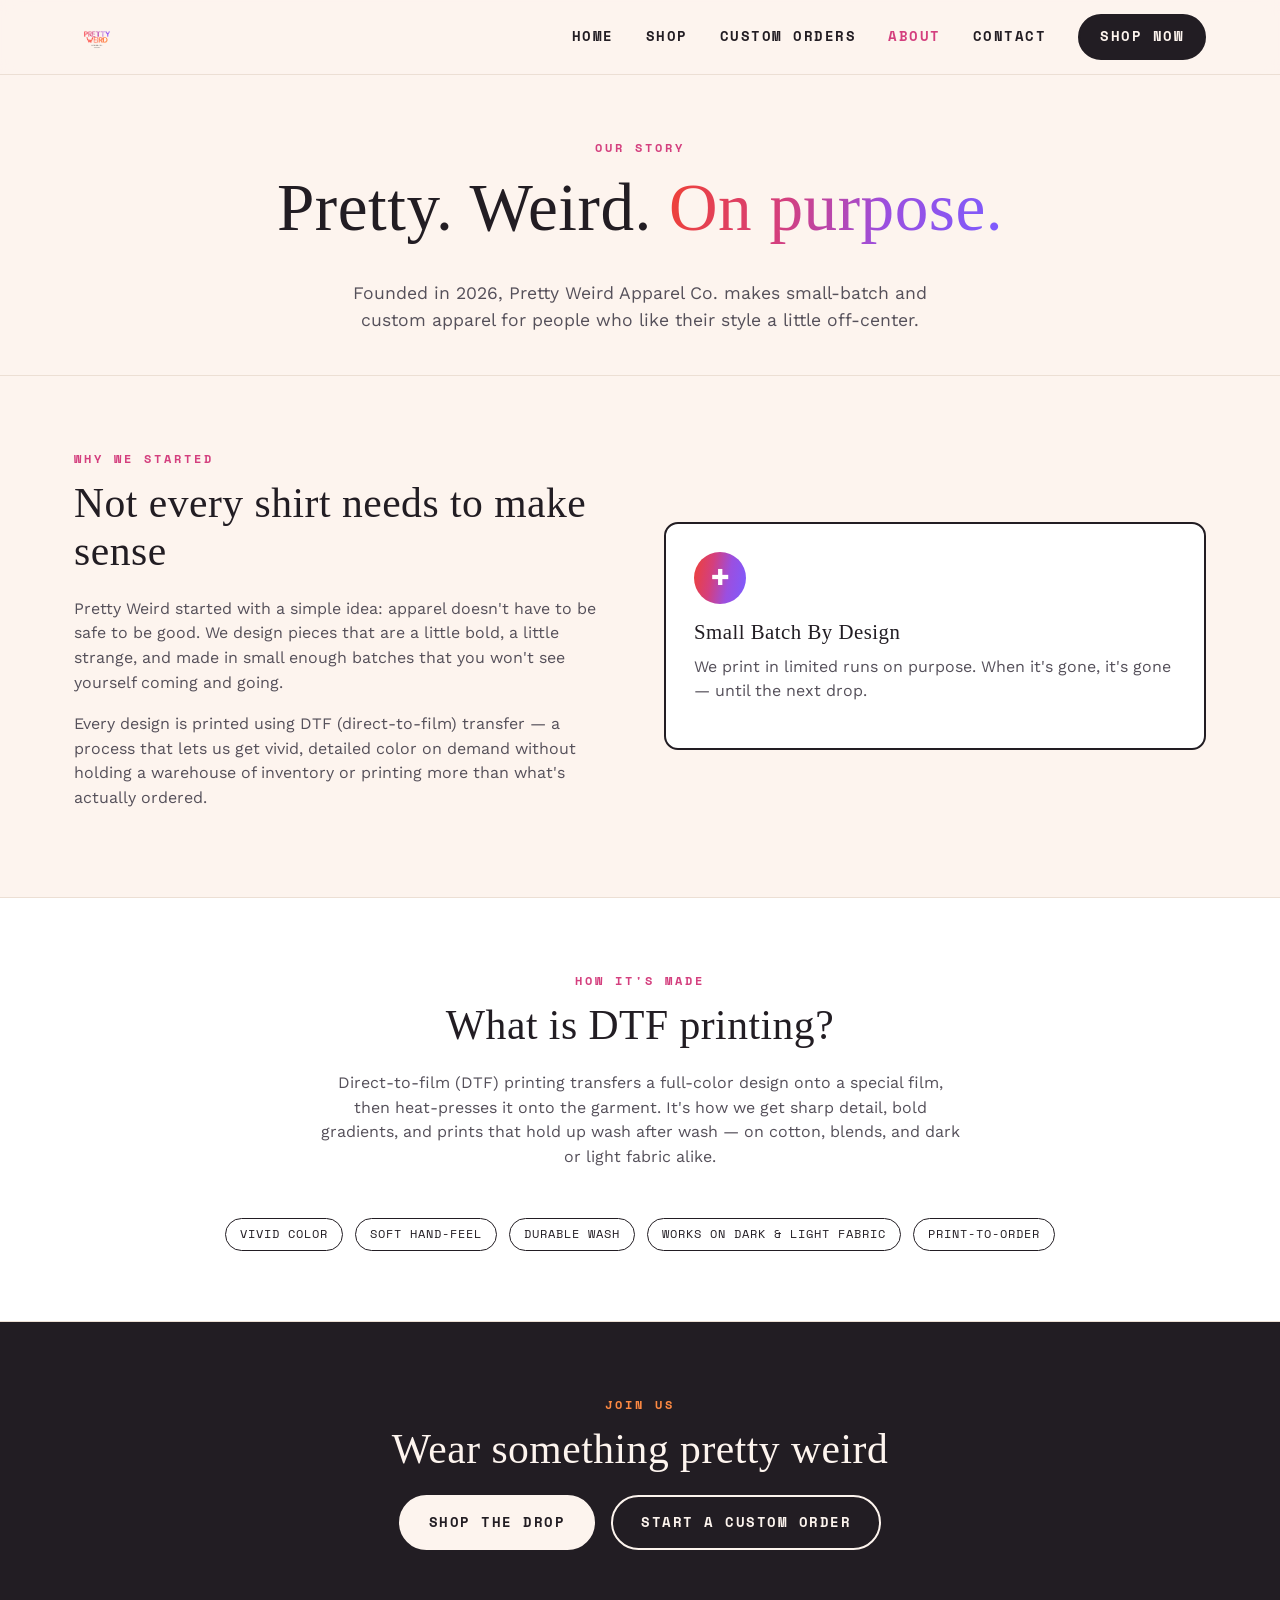
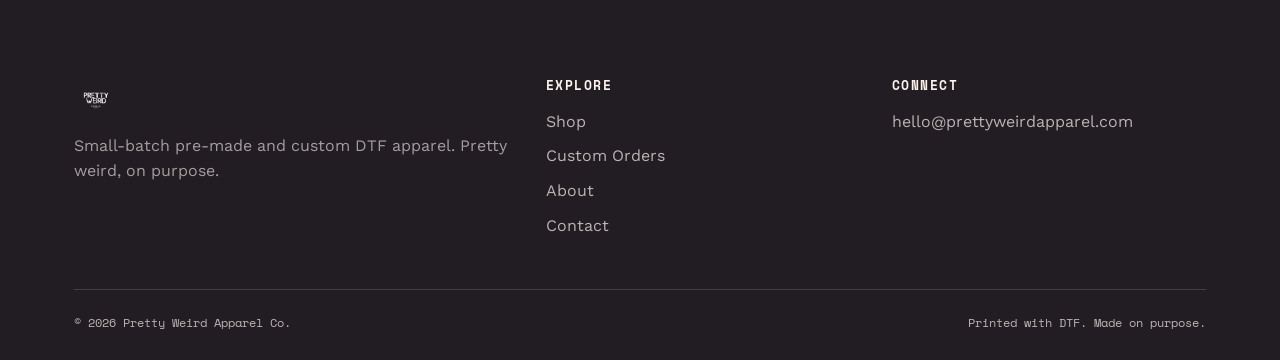
==== about.html @ 97fd1b4b "Initial site: home, shop, custom orders, about, contact + SEO" ====
<!DOCTYPE html>
<html lang="en">
<head>
<meta charset="UTF-8">
<meta name="viewport" content="width=device-width, initial-scale=1.0">
<title>About | Pretty Weird Apparel Co.</title>
<meta name="description" content="Pretty Weird Apparel Co. is a small-batch, print-on-demand apparel brand founded in 2026. Learn our story and how our DTF-printed pieces are made.">
<link rel="canonical" href="https://prettyweirdapparel.com/about.html">
<meta property="og:title" content="About | Pretty Weird Apparel Co.">
<meta property="og:description" content="A small-batch, print-on-demand apparel brand. Weird on purpose.">
<meta property="og:image" content="https://prettyweirdapparel.com/assets/images/logo-sunburst.png">
<meta property="og:url" content="https://prettyweirdapparel.com/about.html">
<meta property="og:type" content="website">
<meta name="twitter:card" content="summary_large_image">
<meta name="theme-color" content="#fdf4ee">
<link rel="icon" type="image/png" href="assets/images/logo-transparent.png">
<link rel="apple-touch-icon" href="assets/images/logo-sunburst.png">
<link rel="stylesheet" href="css/style.css">
</head>
<body>

<header class="site-header">
  <nav class="wrap nav">
    <a href="index.html" class="nav-logo">
      <img src="assets/images/logo-transparent.png" alt="Pretty Weird Apparel Co.">
    </a>
    <button class="nav-toggle" aria-label="Toggle menu" aria-expanded="false"><span></span></button>
    <div class="nav-links">
      <a href="index.html">Home</a>
      <a href="shop.html">Shop</a>
      <a href="custom.html">Custom Orders</a>
      <a href="about.html">About</a>
      <a href="contact.html">Contact</a>
      <a class="btn btn-primary" data-shop-link href="#" target="_blank" rel="noopener">Shop Now</a>
    </div>
  </nav>
</header>

<main>

  <section class="page-hero">
    <div class="wrap">
      <span class="eyebrow">Our Story</span>
      <h1>Pretty. Weird. <span class="gradient-text">On purpose.</span></h1>
      <p class="lead">Founded in 2026, Pretty Weird Apparel Co. makes small-batch and custom apparel for people who like their style a little off-center.</p>
    </div>
  </section>

  <section>
    <div class="wrap two-col">
      <div>
        <span class="eyebrow">Why We Started</span>
        <h2>Not every shirt needs to make sense</h2>
        <p>Pretty Weird started with a simple idea: apparel doesn't have to be safe to be good. We design pieces that are a little bold, a little strange, and made in small enough batches that you won't see yourself coming and going.</p>
        <p>Every design is printed using DTF (direct-to-film) transfer — a process that lets us get vivid, detailed color on demand without holding a warehouse of inventory or printing more than what's actually ordered.</p>
      </div>
      <div class="card">
        <div class="icon-badge">✚</div>
        <h3>Small Batch By Design</h3>
        <p>We print in limited runs on purpose. When it's gone, it's gone — until the next drop.</p>
      </div>
    </div>
  </section>

  <section class="section-alt">
    <div class="wrap">
      <div class="section-head">
        <span class="eyebrow">How It's Made</span>
        <h2>What is DTF printing?</h2>
        <p>Direct-to-film (DTF) printing transfers a full-color design onto a special film, then heat-presses it onto the garment. It's how we get sharp detail, bold gradients, and prints that hold up wash after wash — on cotton, blends, and dark or light fabric alike.</p>
      </div>
      <div class="badge-strip">
        <span>Vivid Color</span>
        <span>Soft Hand-Feel</span>
        <span>Durable Wash</span>
        <span>Works On Dark &amp; Light Fabric</span>
        <span>Print-To-Order</span>
      </div>
    </div>
  </section>

  <section class="cta-band">
    <div class="wrap">
      <span class="eyebrow" style="color: var(--pw-orange);">Join Us</span>
      <h2>Wear something pretty weird</h2>
      <div class="btn-row" style="justify-content:center;">
        <a class="btn btn-primary" href="shop.html">Shop The Drop</a>
        <a class="btn btn-outline" href="custom.html">Start A Custom Order</a>
      </div>
    </div>
  </section>

</main>

<footer class="site-footer">
  <div class="wrap">
    <div class="footer-grid">
      <div>
        <img src="assets/images/logo-transparent.png" alt="Pretty Weird Apparel Co.">
        <p style="color: rgba(253,244,238,0.6);">Small-batch pre-made and custom DTF apparel. Pretty weird, on purpose.</p>
      </div>
      <div>
        <h4>Explore</h4>
        <ul>
          <li><a href="shop.html">Shop</a></li>
          <li><a href="custom.html">Custom Orders</a></li>
          <li><a href="about.html">About</a></li>
          <li><a href="contact.html">Contact</a></li>
        </ul>
      </div>
      <div>
        <h4>Connect</h4>
        <ul>
          <li><a data-mailto data-subject="Hey Pretty Weird!" href="#">EMAIL_PLACEHOLDER</a></li>
          <li><a data-instagram href="#" target="_blank" rel="noopener">Instagram</a></li>
          <li><a data-tiktok href="#" target="_blank" rel="noopener">TikTok</a></li>
        </ul>
      </div>
    </div>
    <div class="footer-bottom">
      <span>&copy; 2026 Pretty Weird Apparel Co.</span>
      <span>Printed with DTF. Made on purpose.</span>
    </div>
  </div>
</footer>

<script src="js/config.js"></script>
<script src="js/main.js"></script>
</body>
</html>
---- css/style.css ----
/* ==========================================================================
   Pretty Weird Apparel Co. — shared styles
   ========================================================================== */

@import url('https://fonts.googleapis.com/css2?family=Permanent+Marker&family=Space+Mono:wght@400;700&family=Work+Sans:wght@400;500;600;700;800&display=swap');

:root {
  /* brand palette, pulled from the logo gradient */
  --pw-red: #ef4136;
  --pw-pink: #d43f7e;
  --pw-purple: #9b4fe0;
  --pw-violet: #7c5cff;
  --pw-orange: #ff8a42;
  --pw-orange-deep: #ff6b35;

  --pw-ink: #221d23;
  --pw-ink-soft: #55505a;
  --pw-cream: #fdf4ee;
  --pw-cream-deep: #f8e9dd;
  --pw-white: #ffffff;
  --pw-line: #ecdfd4;

  --pw-gradient: linear-gradient(100deg, var(--pw-red), var(--pw-pink) 35%, var(--pw-purple) 65%, var(--pw-violet) 100%);
  --pw-gradient-warm: linear-gradient(100deg, var(--pw-red), var(--pw-orange-deep) 55%, var(--pw-orange) 100%);

  --font-display: 'Permanent Marker', cursive;
  --font-mono: 'Space Mono', monospace;
  --font-body: 'Work Sans', -apple-system, BlinkMacSystemFont, 'Segoe UI', sans-serif;

  --max-width: 1180px;
  --radius: 14px;
}

* { box-sizing: border-box; }

html { scroll-behavior: smooth; }

body {
  margin: 0;
  font-family: var(--font-body);
  color: var(--pw-ink);
  background: var(--pw-cream);
  line-height: 1.55;
  -webkit-font-smoothing: antialiased;
}

img { max-width: 100%; display: block; }

a { color: inherit; text-decoration: none; }

.wrap {
  max-width: var(--max-width);
  margin: 0 auto;
  padding: 0 24px;
}

h1, h2, h3 {
  font-family: var(--font-display);
  font-weight: 400;
  line-height: 1.15;
  letter-spacing: 0.5px;
  margin: 0 0 0.5em;
}

h1 { font-size: clamp(2.4rem, 5vw + 1rem, 4.2rem); }
h2 { font-size: clamp(1.8rem, 3vw + 1rem, 2.6rem); }
h3 { font-size: 1.3rem; }

p { margin: 0 0 1em; color: var(--pw-ink-soft); }

.eyebrow {
  font-family: var(--font-mono);
  text-transform: uppercase;
  letter-spacing: 3px;
  font-size: 0.78rem;
  font-weight: 700;
  color: var(--pw-pink);
  display: inline-block;
  margin-bottom: 12px;
}

.gradient-text {
  background: var(--pw-gradient);
  -webkit-background-clip: text;
  background-clip: text;
  color: transparent;
}

/* ---------- buttons ---------- */
.btn {
  display: inline-flex;
  align-items: center;
  gap: 8px;
  font-family: var(--font-mono);
  font-weight: 700;
  text-transform: uppercase;
  letter-spacing: 1.5px;
  font-size: 0.85rem;
  padding: 15px 28px;
  border-radius: 999px;
  border: 2px solid var(--pw-ink);
  cursor: pointer;
  transition: transform 0.15s ease, box-shadow 0.15s ease;
}

.btn-primary {
  background: var(--pw-ink);
  color: var(--pw-cream);
  border-color: var(--pw-ink);
}

.btn-primary:hover { transform: translate(-2px, -2px); box-shadow: 4px 4px 0 var(--pw-orange); }

.btn-outline {
  background: transparent;
  color: var(--pw-ink);
}

.btn-outline:hover { transform: translate(-2px, -2px); box-shadow: 4px 4px 0 var(--pw-purple); }

.btn-row { display: flex; flex-wrap: wrap; gap: 16px; }

/* ---------- nav ---------- */
.site-header {
  position: sticky;
  top: 0;
  z-index: 50;
  background: rgba(253, 244, 238, 0.92);
  backdrop-filter: blur(8px);
  border-bottom: 1px solid var(--pw-line);
}

.nav {
  display: flex;
  align-items: center;
  justify-content: space-between;
  padding: 14px 24px;
}

.nav-logo img { height: 46px; width: auto; }

.nav-links {
  display: flex;
  align-items: center;
  gap: 32px;
  font-family: var(--font-mono);
  font-size: 0.85rem;
  text-transform: uppercase;
  letter-spacing: 1.5px;
  font-weight: 700;
}

.nav-links a {
  position: relative;
  padding: 4px 0;
}

.nav-links a.active,
.nav-links a:hover { color: var(--pw-pink); }

.nav-links .btn { padding: 10px 20px; }

.nav-toggle {
  display: none;
  background: none;
  border: 2px solid var(--pw-ink);
  border-radius: 8px;
  width: 42px;
  height: 42px;
  cursor: pointer;
  align-items: center;
  justify-content: center;
}

.nav-toggle span,
.nav-toggle span::before,
.nav-toggle span::after {
  content: '';
  display: block;
  width: 20px;
  height: 2px;
  background: var(--pw-ink);
  position: relative;
  transition: 0.2s;
}
.nav-toggle span::before { position: absolute; top: -6px; }
.nav-toggle span::after { position: absolute; top: 6px; }

@media (max-width: 780px) {
  .nav-toggle { display: flex; }
  .nav-links {
    position: absolute;
    top: 100%;
    left: 0;
    right: 0;
    background: var(--pw-cream);
    border-bottom: 1px solid var(--pw-line);
    flex-direction: column;
    align-items: flex-start;
    gap: 20px;
    padding: 24px;
    display: none;
  }
  .nav-links.open { display: flex; }
  .nav-links .btn { width: 100%; justify-content: center; }
}

/* ---------- hero ---------- */
.hero {
  position: relative;
  overflow: hidden;
  padding: 90px 0 70px;
  background:
    radial-gradient(circle at 50% 10%, var(--pw-cream-deep), var(--pw-cream) 60%);
}

.hero-sunburst {
  position: absolute;
  inset: 0;
  background-image:
    repeating-conic-gradient(from 0deg,
      rgba(239,65,54,0.06) 0deg 6deg,
      transparent 6deg 12deg);
  mask-image: radial-gradient(circle at 50% 30%, black, transparent 70%);
  pointer-events: none;
}

.hero-inner {
  position: relative;
  text-align: center;
  display: flex;
  flex-direction: column;
  align-items: center;
}

.hero-logo { max-width: 560px; width: 100%; margin: 0 auto 8px; }

.hero p.lead {
  max-width: 560px;
  font-size: 1.15rem;
  margin: 0 auto 32px;
}

/* ---------- sections ---------- */
section { padding: 70px 0; }

.section-head { text-align: center; max-width: 640px; margin: 0 auto 48px; }

.section-alt { background: var(--pw-white); border-top: 1px solid var(--pw-line); border-bottom: 1px solid var(--pw-line); }

/* ---------- cards / grid ---------- */
.grid {
  display: grid;
  grid-template-columns: repeat(auto-fit, minmax(240px, 1fr));
  gap: 28px;
}

.card {
  background: var(--pw-white);
  border: 2px solid var(--pw-ink);
  border-radius: var(--radius);
  padding: 28px;
  transition: transform 0.15s ease, box-shadow 0.15s ease;
}

.card:hover { transform: translate(-3px, -3px); box-shadow: 6px 6px 0 var(--pw-purple); }

.card .icon-badge {
  width: 52px;
  height: 52px;
  border-radius: 50%;
  background: var(--pw-gradient);
  margin-bottom: 16px;
  display: flex;
  align-items: center;
  justify-content: center;
  font-family: var(--font-display);
  color: var(--pw-white);
  font-size: 1.4rem;
}

/* product cards */
.product-card {
  background: var(--pw-white);
  border: 2px solid var(--pw-ink);
  border-radius: var(--radius);
  overflow: hidden;
  display: flex;
  flex-direction: column;
  transition: transform 0.15s ease, box-shadow 0.15s ease;
}

.product-card:hover { transform: translate(-3px, -3px); box-shadow: 6px 6px 0 var(--pw-orange); }

.product-thumb {
  aspect-ratio: 1;
  background: var(--pw-gradient);
  display: flex;
  align-items: center;
  justify-content: center;
  font-family: var(--font-display);
  color: rgba(255,255,255,0.9);
  font-size: 1rem;
  text-align: center;
  padding: 20px;
}

.product-body { padding: 20px; display: flex; flex-direction: column; gap: 10px; flex: 1; }

.product-price { font-family: var(--font-mono); font-weight: 700; font-size: 1.05rem; }

.tag {
  display: inline-block;
  font-family: var(--font-mono);
  font-size: 0.7rem;
  text-transform: uppercase;
  letter-spacing: 1px;
  font-weight: 700;
  padding: 4px 10px;
  border-radius: 999px;
  border: 1.5px solid var(--pw-ink);
  width: fit-content;
}

.tag-soldout { background: var(--pw-ink); color: var(--pw-cream); }

/* ---------- steps ---------- */
.steps {
  display: grid;
  grid-template-columns: repeat(auto-fit, minmax(220px, 1fr));
  gap: 28px;
  counter-reset: step;
}

.step {
  position: relative;
  padding-left: 8px;
}

.step .num {
  font-family: var(--font-display);
  font-size: 2.4rem;
  background: var(--pw-gradient-warm);
  -webkit-background-clip: text;
  background-clip: text;
  color: transparent;
  display: block;
  margin-bottom: 8px;
}

/* ---------- CTA band ---------- */
.cta-band {
  background: var(--pw-ink);
  color: var(--pw-cream);
  text-align: center;
  padding: 70px 0;
}

.cta-band h2 { color: var(--pw-cream); }
.cta-band p { color: rgba(253,244,238,0.75); }

.cta-band .btn-primary {
  background: var(--pw-cream);
  color: var(--pw-ink);
  border-color: var(--pw-cream);
}
.cta-band .btn-outline { border-color: var(--pw-cream); color: var(--pw-cream); }
.cta-band .btn-outline:hover { box-shadow: 4px 4px 0 var(--pw-orange); }

/* ---------- form ---------- */
.form-card {
  background: var(--pw-white);
  border: 2px solid var(--pw-ink);
  border-radius: var(--radius);
  padding: 36px;
  max-width: 640px;
  margin: 0 auto;
}

label {
  display: block;
  font-family: var(--font-mono);
  font-size: 0.78rem;
  text-transform: uppercase;
  letter-spacing: 1px;
  font-weight: 700;
  margin-bottom: 6px;
  margin-top: 20px;
}

label:first-child { margin-top: 0; }

input, textarea, select {
  width: 100%;
  font-family: var(--font-body);
  font-size: 1rem;
  padding: 12px 14px;
  border: 2px solid var(--pw-line);
  border-radius: 8px;
  background: var(--pw-cream);
  color: var(--pw-ink);
}

input:focus, textarea:focus, select:focus {
  outline: none;
  border-color: var(--pw-purple);
}

textarea { resize: vertical; min-height: 120px; }

.form-note {
  font-family: var(--font-mono);
  font-size: 0.78rem;
  color: var(--pw-ink-soft);
  margin-top: 20px;
}

/* ---------- footer ---------- */
.site-footer {
  background: var(--pw-ink);
  color: rgba(253,244,238,0.7);
  padding: 56px 0 28px;
}

.footer-grid {
  display: grid;
  grid-template-columns: 1.4fr 1fr 1fr;
  gap: 32px;
  margin-bottom: 40px;
}

.site-footer img { height: 44px; margin-bottom: 14px; filter: brightness(0) invert(1); }

.site-footer h4 {
  font-family: var(--font-mono);
  text-transform: uppercase;
  letter-spacing: 1.5px;
  font-size: 0.8rem;
  color: var(--pw-cream);
  margin: 0 0 14px;
}

.site-footer ul { list-style: none; margin: 0; padding: 0; }
.site-footer li { margin-bottom: 10px; }
.site-footer a:hover { color: var(--pw-orange); }

.footer-bottom {
  border-top: 1px solid rgba(253,244,238,0.15);
  padding-top: 24px;
  font-family: var(--font-mono);
  font-size: 0.75rem;
  display: flex;
  justify-content: space-between;
  flex-wrap: wrap;
  gap: 10px;
}

@media (max-width: 700px) {
  .footer-grid { grid-template-columns: 1fr; }
}

/* ---------- misc page hero (non-home) ---------- */
.page-hero {
  padding: 60px 0 40px;
  text-align: center;
  border-bottom: 1px solid var(--pw-line);
}

.page-hero p.lead { max-width: 620px; margin: 0 auto; font-size: 1.1rem; }

.callout {
  background: var(--pw-cream-deep);
  border: 2px dashed var(--pw-purple);
  border-radius: var(--radius);
  padding: 24px 28px;
}

.two-col {
  display: grid;
  grid-template-columns: 1fr 1fr;
  gap: 48px;
  align-items: center;
}

@media (max-width: 780px) {
  .two-col { grid-template-columns: 1fr; }
}

.badge-strip {
  display: flex;
  flex-wrap: wrap;
  gap: 12px;
  justify-content: center;
  margin-top: 28px;
}

.badge-strip span {
  font-family: var(--font-mono);
  font-size: 0.75rem;
  text-transform: uppercase;
  letter-spacing: 1px;
  border: 1.5px solid var(--pw-ink);
  border-radius: 999px;
  padding: 6px 14px;
}
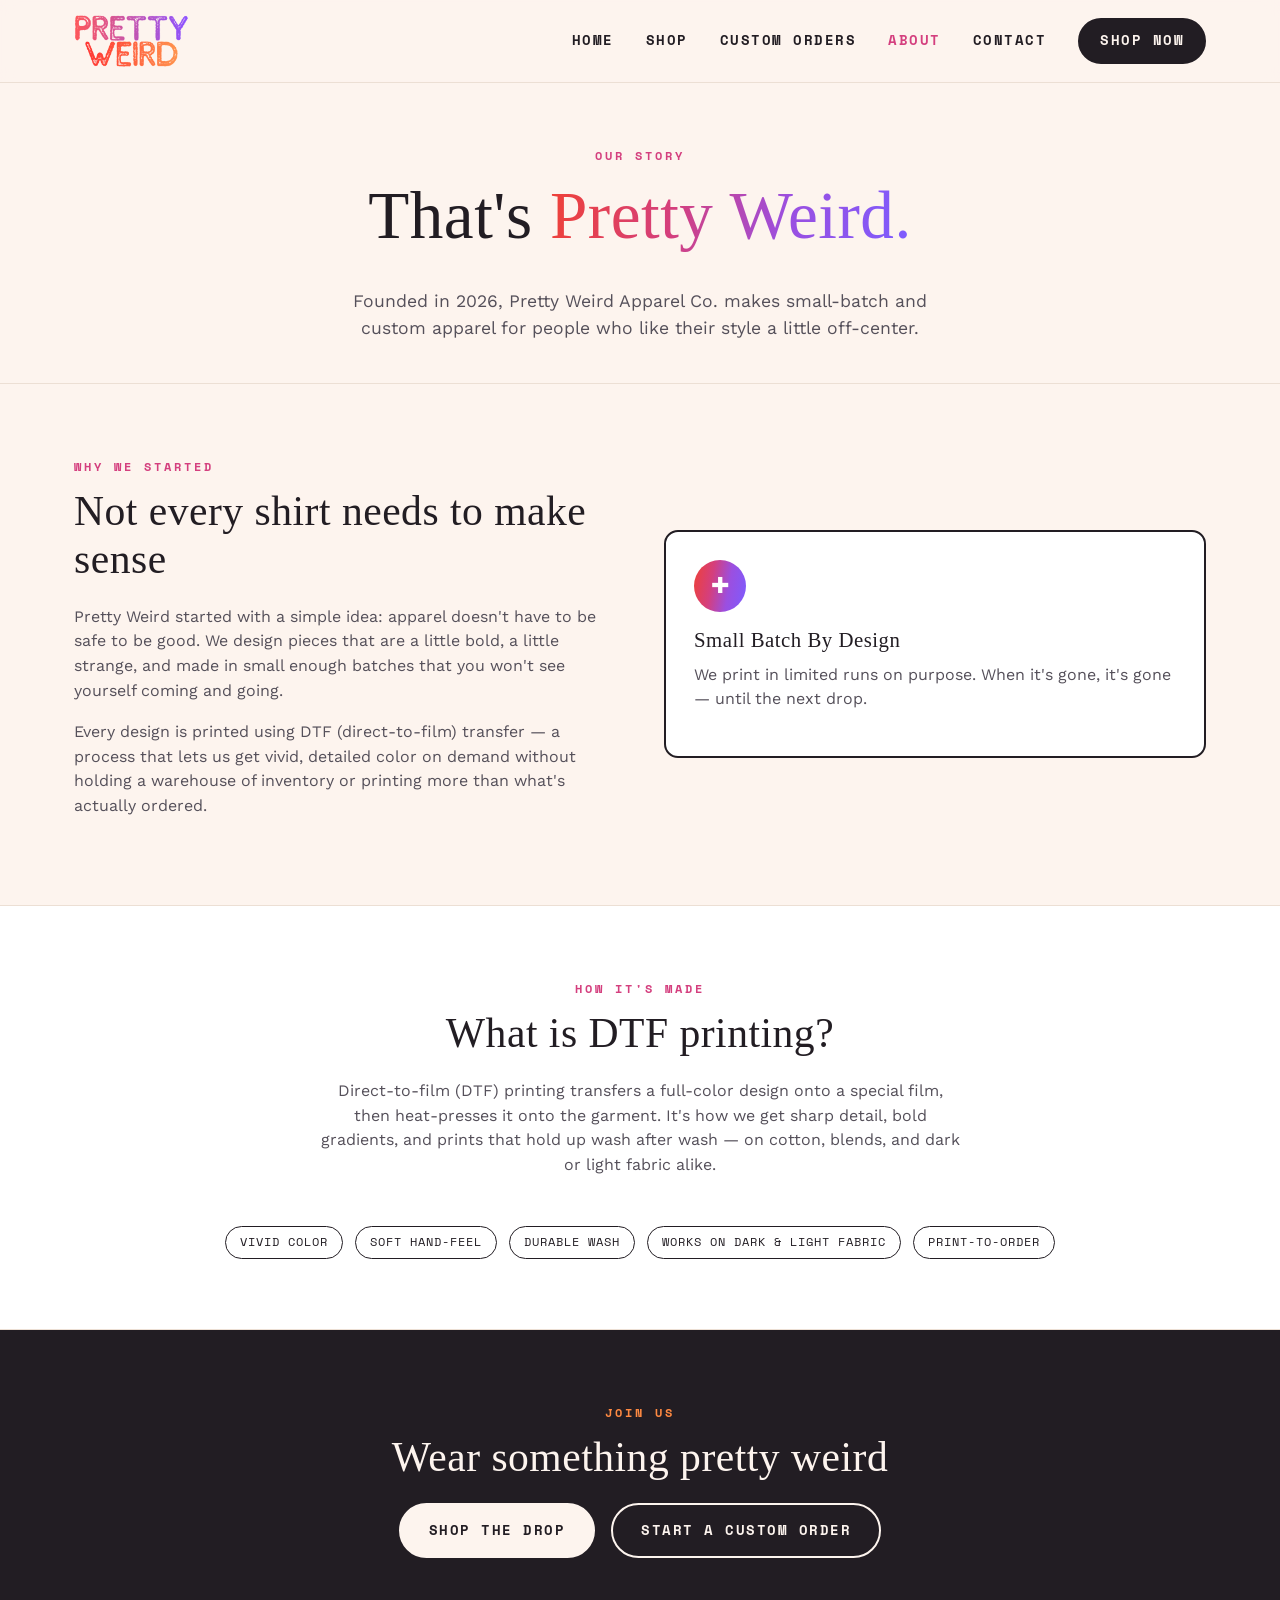
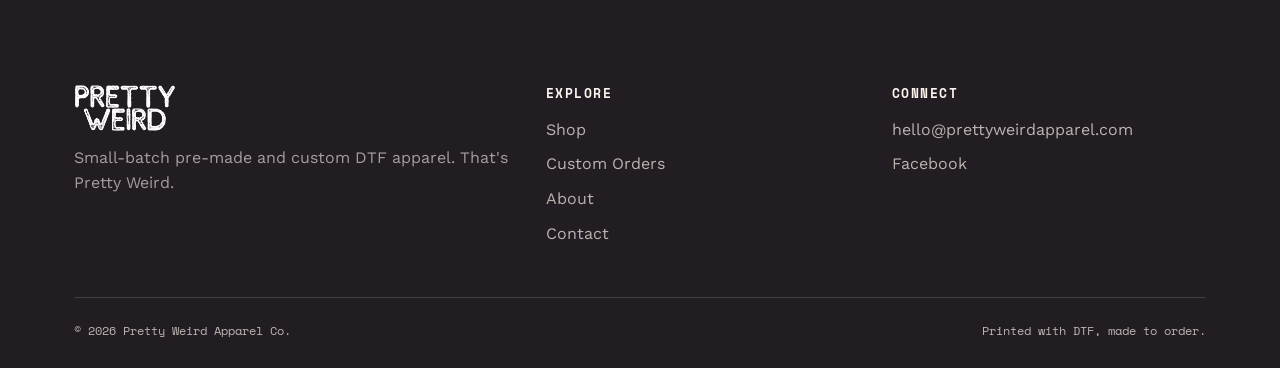
==== commit b94e8387: "Fix logo sizing, redesign hero, add Facebook link - Crop nav/footer logo to just the wordmark and fi" ====
--- a/about.html
+++ b/about.html
@@ -7,14 +7,15 @@
 <meta name="description" content="Pretty Weird Apparel Co. is a small-batch, print-on-demand apparel brand founded in 2026. Learn our story and how our DTF-printed pieces are made.">
 <link rel="canonical" href="https://prettyweirdapparel.com/about.html">
 <meta property="og:title" content="About | Pretty Weird Apparel Co.">
-<meta property="og:description" content="A small-batch, print-on-demand apparel brand. Weird on purpose.">
+<meta property="og:description" content="A small-batch, print-on-demand apparel brand. That's Pretty Weird.">
 <meta property="og:image" content="https://prettyweirdapparel.com/assets/images/logo-sunburst.png">
 <meta property="og:url" content="https://prettyweirdapparel.com/about.html">
 <meta property="og:type" content="website">
 <meta name="twitter:card" content="summary_large_image">
 <meta name="theme-color" content="#fdf4ee">
-<link rel="icon" type="image/png" href="assets/images/logo-transparent.png">
-<link rel="apple-touch-icon" href="assets/images/logo-sunburst.png">
+<link rel="icon" type="image/png" sizes="32x32" href="assets/images/favicon-32.png">
+<link rel="icon" type="image/png" sizes="192x192" href="assets/images/favicon-192.png">
+<link rel="apple-touch-icon" href="assets/images/apple-touch-icon.png">
 <link rel="stylesheet" href="css/style.css">
 </head>
 <body>
@@ -22,7 +23,7 @@
 <header class="site-header">
   <nav class="wrap nav">
     <a href="index.html" class="nav-logo">
-      <img src="assets/images/logo-transparent.png" alt="Pretty Weird Apparel Co.">
+      <img src="assets/images/logo-nav.png" width="400" height="188" alt="Pretty Weird Apparel Co.">
     </a>
     <button class="nav-toggle" aria-label="Toggle menu" aria-expanded="false"><span></span></button>
     <div class="nav-links">
@@ -41,7 +42,7 @@
   <section class="page-hero">
     <div class="wrap">
       <span class="eyebrow">Our Story</span>
-      <h1>Pretty. Weird. <span class="gradient-text">On purpose.</span></h1>
+      <h1>That's <span class="gradient-text">Pretty Weird.</span></h1>
       <p class="lead">Founded in 2026, Pretty Weird Apparel Co. makes small-batch and custom apparel for people who like their style a little off-center.</p>
     </div>
   </section>
@@ -96,8 +97,8 @@
   <div class="wrap">
     <div class="footer-grid">
       <div>
-        <img src="assets/images/logo-transparent.png" alt="Pretty Weird Apparel Co.">
-        <p style="color: rgba(253,244,238,0.6);">Small-batch pre-made and custom DTF apparel. Pretty weird, on purpose.</p>
+        <img src="assets/images/logo-nav.png" width="400" height="188" alt="Pretty Weird Apparel Co.">
+        <p style="color: rgba(253,244,238,0.6);">Small-batch pre-made and custom DTF apparel. That's Pretty Weird.</p>
       </div>
       <div>
         <h4>Explore</h4>
@@ -112,6 +113,7 @@
         <h4>Connect</h4>
         <ul>
           <li><a data-mailto data-subject="Hey Pretty Weird!" href="#">EMAIL_PLACEHOLDER</a></li>
+          <li><a data-facebook href="#" target="_blank" rel="noopener">Facebook</a></li>
           <li><a data-instagram href="#" target="_blank" rel="noopener">Instagram</a></li>
           <li><a data-tiktok href="#" target="_blank" rel="noopener">TikTok</a></li>
         </ul>
@@ -119,7 +121,7 @@
     </div>
     <div class="footer-bottom">
       <span>&copy; 2026 Pretty Weird Apparel Co.</span>
-      <span>Printed with DTF. Made on purpose.</span>
+      <span>Printed with DTF, made to order.</span>
     </div>
   </div>
 </footer>
--- a/css/style.css
+++ b/css/style.css
@@ -137,7 +137,7 @@
   padding: 14px 24px;
 }
 
-.nav-logo img { height: 46px; width: auto; }
+.nav-logo img { height: 54px; width: auto; }
 
 .nav-links {
   display: flex;
@@ -233,7 +233,7 @@
   align-items: center;
 }
 
-.hero-logo { max-width: 560px; width: 100%; margin: 0 auto 8px; }
+.hero h1 { max-width: 780px; margin-bottom: 20px; }
 
 .hero p.lead {
   max-width: 560px;
@@ -429,7 +429,7 @@
   margin-bottom: 40px;
 }
 
-.site-footer img { height: 44px; margin-bottom: 14px; filter: brightness(0) invert(1); }
+.site-footer img { height: 48px; width: auto; margin-bottom: 14px; filter: brightness(0) invert(1); }
 
 .site-footer h4 {
   font-family: var(--font-mono);
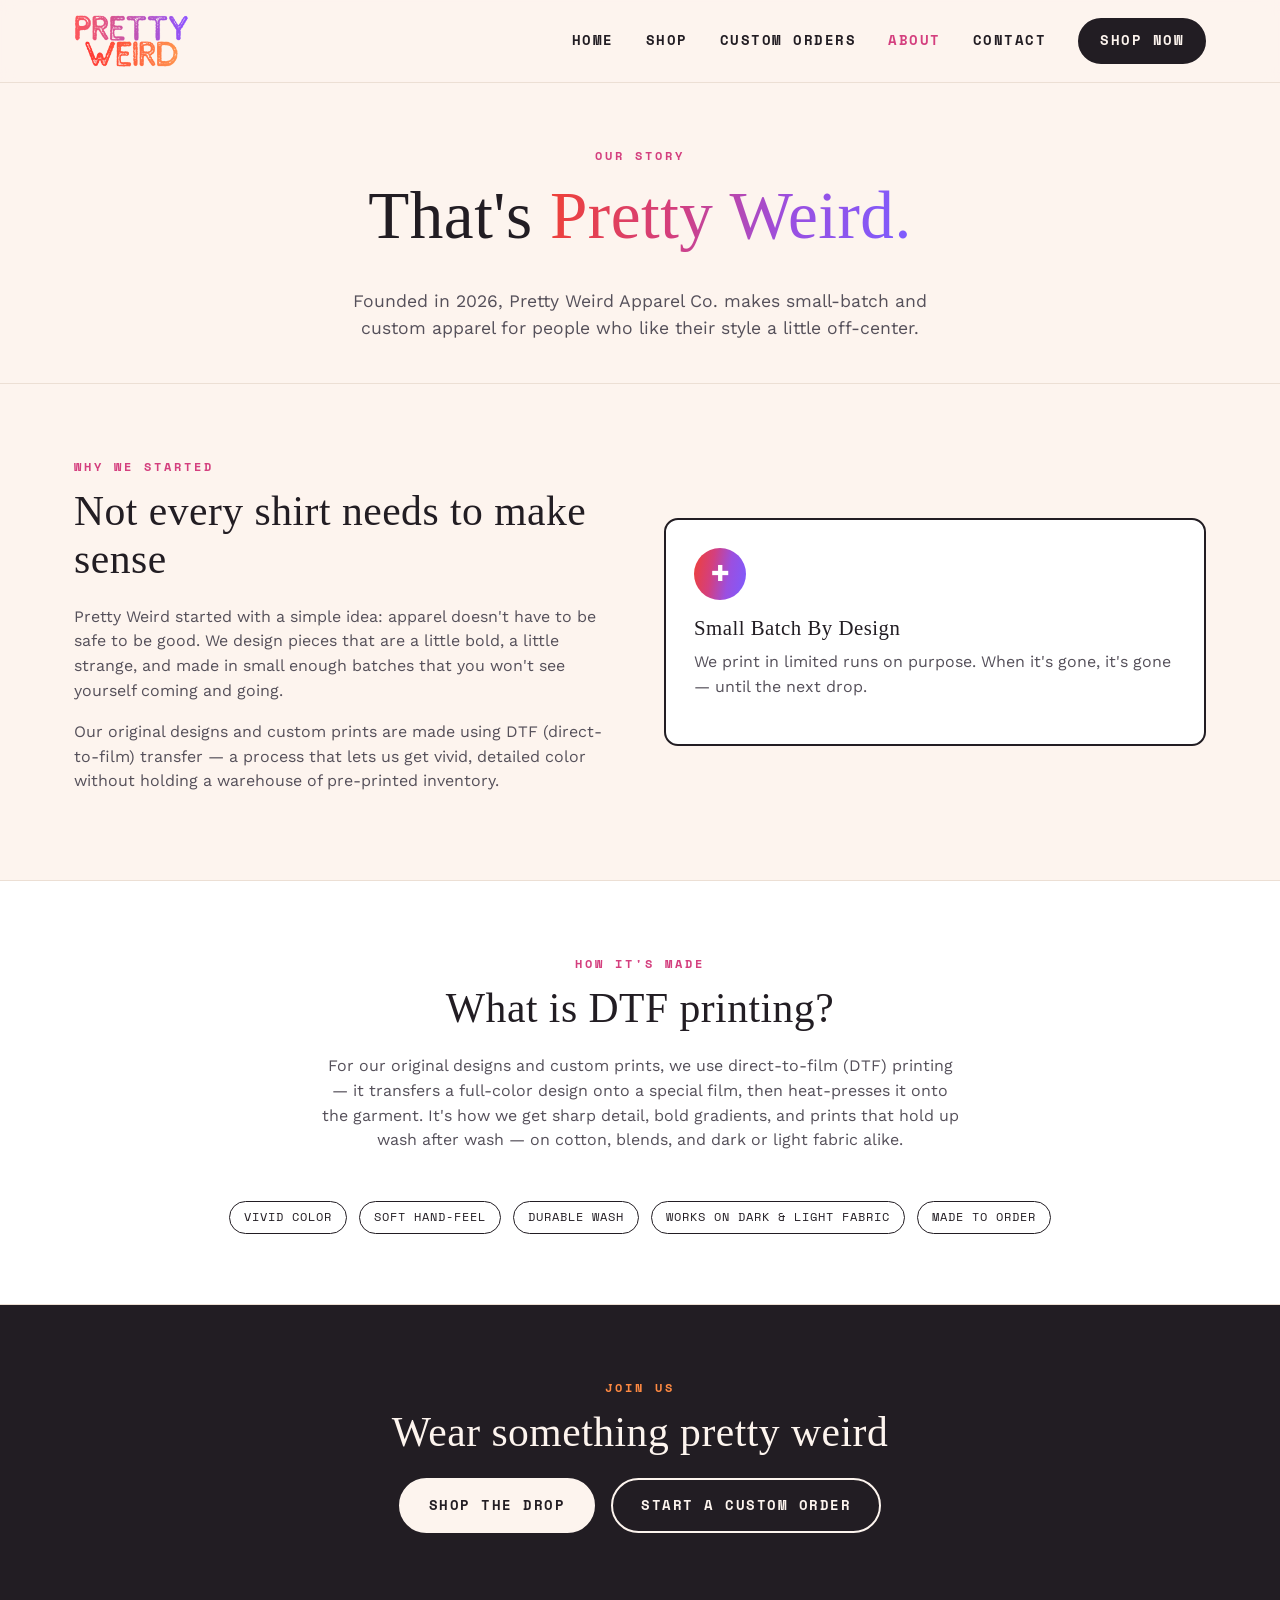
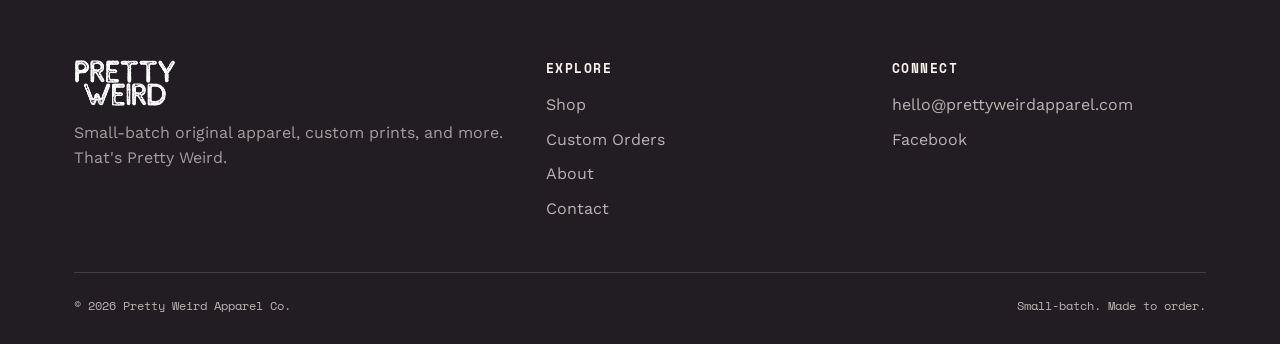
==== commit f04ee51f: "Reposition brand copy: broaden beyond DTF/print-on-demand identity Business is expanding beyond DTF " ====
--- a/about.html
+++ b/about.html
@@ -4,11 +4,11 @@
 <meta charset="UTF-8">
 <meta name="viewport" content="width=device-width, initial-scale=1.0">
 <title>About | Pretty Weird Apparel Co.</title>
-<meta name="description" content="Pretty Weird Apparel Co. is a small-batch, print-on-demand apparel brand founded in 2026. Learn our story and how our DTF-printed pieces are made.">
+<meta name="description" content="Pretty Weird Apparel Co. is a small-batch apparel brand founded in 2026. Learn our story and how our custom pieces are made.">
 <link rel="canonical" href="https://prettyweirdapparel.com/about.html">
 <meta property="og:title" content="About | Pretty Weird Apparel Co.">
-<meta property="og:description" content="A small-batch, print-on-demand apparel brand. That's Pretty Weird.">
-<meta property="og:image" content="https://prettyweirdapparel.com/assets/images/logo-sunburst.png">
+<meta property="og:description" content="A small-batch apparel brand. That's Pretty Weird.">
+<meta property="og:image" content="https://prettyweirdapparel.com/assets/images/og-banner.jpg">
 <meta property="og:url" content="https://prettyweirdapparel.com/about.html">
 <meta property="og:type" content="website">
 <meta name="twitter:card" content="summary_large_image">
@@ -16,6 +16,9 @@
 <link rel="icon" type="image/png" sizes="32x32" href="assets/images/favicon-32.png">
 <link rel="icon" type="image/png" sizes="192x192" href="assets/images/favicon-192.png">
 <link rel="apple-touch-icon" href="assets/images/apple-touch-icon.png">
+<link rel="preconnect" href="https://fonts.googleapis.com">
+<link rel="preconnect" href="https://fonts.gstatic.com" crossorigin>
+<link rel="stylesheet" href="https://fonts.googleapis.com/css2?family=Permanent+Marker&family=Space+Mono:wght@400;700&family=Work+Sans:wght@400;500;600;700;800&display=swap">
 <link rel="stylesheet" href="css/style.css">
 </head>
 <body>
@@ -53,7 +56,7 @@
         <span class="eyebrow">Why We Started</span>
         <h2>Not every shirt needs to make sense</h2>
         <p>Pretty Weird started with a simple idea: apparel doesn't have to be safe to be good. We design pieces that are a little bold, a little strange, and made in small enough batches that you won't see yourself coming and going.</p>
-        <p>Every design is printed using DTF (direct-to-film) transfer — a process that lets us get vivid, detailed color on demand without holding a warehouse of inventory or printing more than what's actually ordered.</p>
+        <p>Our original designs and custom prints are made using DTF (direct-to-film) transfer — a process that lets us get vivid, detailed color without holding a warehouse of pre-printed inventory.</p>
       </div>
       <div class="card">
         <div class="icon-badge">✚</div>
@@ -68,14 +71,14 @@
       <div class="section-head">
         <span class="eyebrow">How It's Made</span>
         <h2>What is DTF printing?</h2>
-        <p>Direct-to-film (DTF) printing transfers a full-color design onto a special film, then heat-presses it onto the garment. It's how we get sharp detail, bold gradients, and prints that hold up wash after wash — on cotton, blends, and dark or light fabric alike.</p>
+        <p>For our original designs and custom prints, we use direct-to-film (DTF) printing — it transfers a full-color design onto a special film, then heat-presses it onto the garment. It's how we get sharp detail, bold gradients, and prints that hold up wash after wash — on cotton, blends, and dark or light fabric alike.</p>
       </div>
       <div class="badge-strip">
         <span>Vivid Color</span>
         <span>Soft Hand-Feel</span>
         <span>Durable Wash</span>
         <span>Works On Dark &amp; Light Fabric</span>
-        <span>Print-To-Order</span>
+        <span>Made To Order</span>
       </div>
     </div>
   </section>
@@ -98,7 +101,7 @@
     <div class="footer-grid">
       <div>
         <img src="assets/images/logo-nav.png" width="400" height="188" alt="Pretty Weird Apparel Co.">
-        <p style="color: rgba(253,244,238,0.6);">Small-batch pre-made and custom DTF apparel. That's Pretty Weird.</p>
+        <p style="color: rgba(253,244,238,0.6);">Small-batch original apparel, custom prints, and more. That's Pretty Weird.</p>
       </div>
       <div>
         <h4>Explore</h4>
@@ -121,7 +124,7 @@
     </div>
     <div class="footer-bottom">
       <span>&copy; 2026 Pretty Weird Apparel Co.</span>
-      <span>Printed with DTF, made to order.</span>
+      <span>Small-batch. Made to order.</span>
     </div>
   </div>
 </footer>
--- a/css/style.css
+++ b/css/style.css
@@ -1,8 +1,6 @@
 /* ==========================================================================
    Pretty Weird Apparel Co. — shared styles
    ========================================================================== */
-
-@import url('https://fonts.googleapis.com/css2?family=Permanent+Marker&family=Space+Mono:wght@400;700&family=Work+Sans:wght@400;500;600;700;800&display=swap');
 
 :root {
   /* brand palette, pulled from the logo gradient */
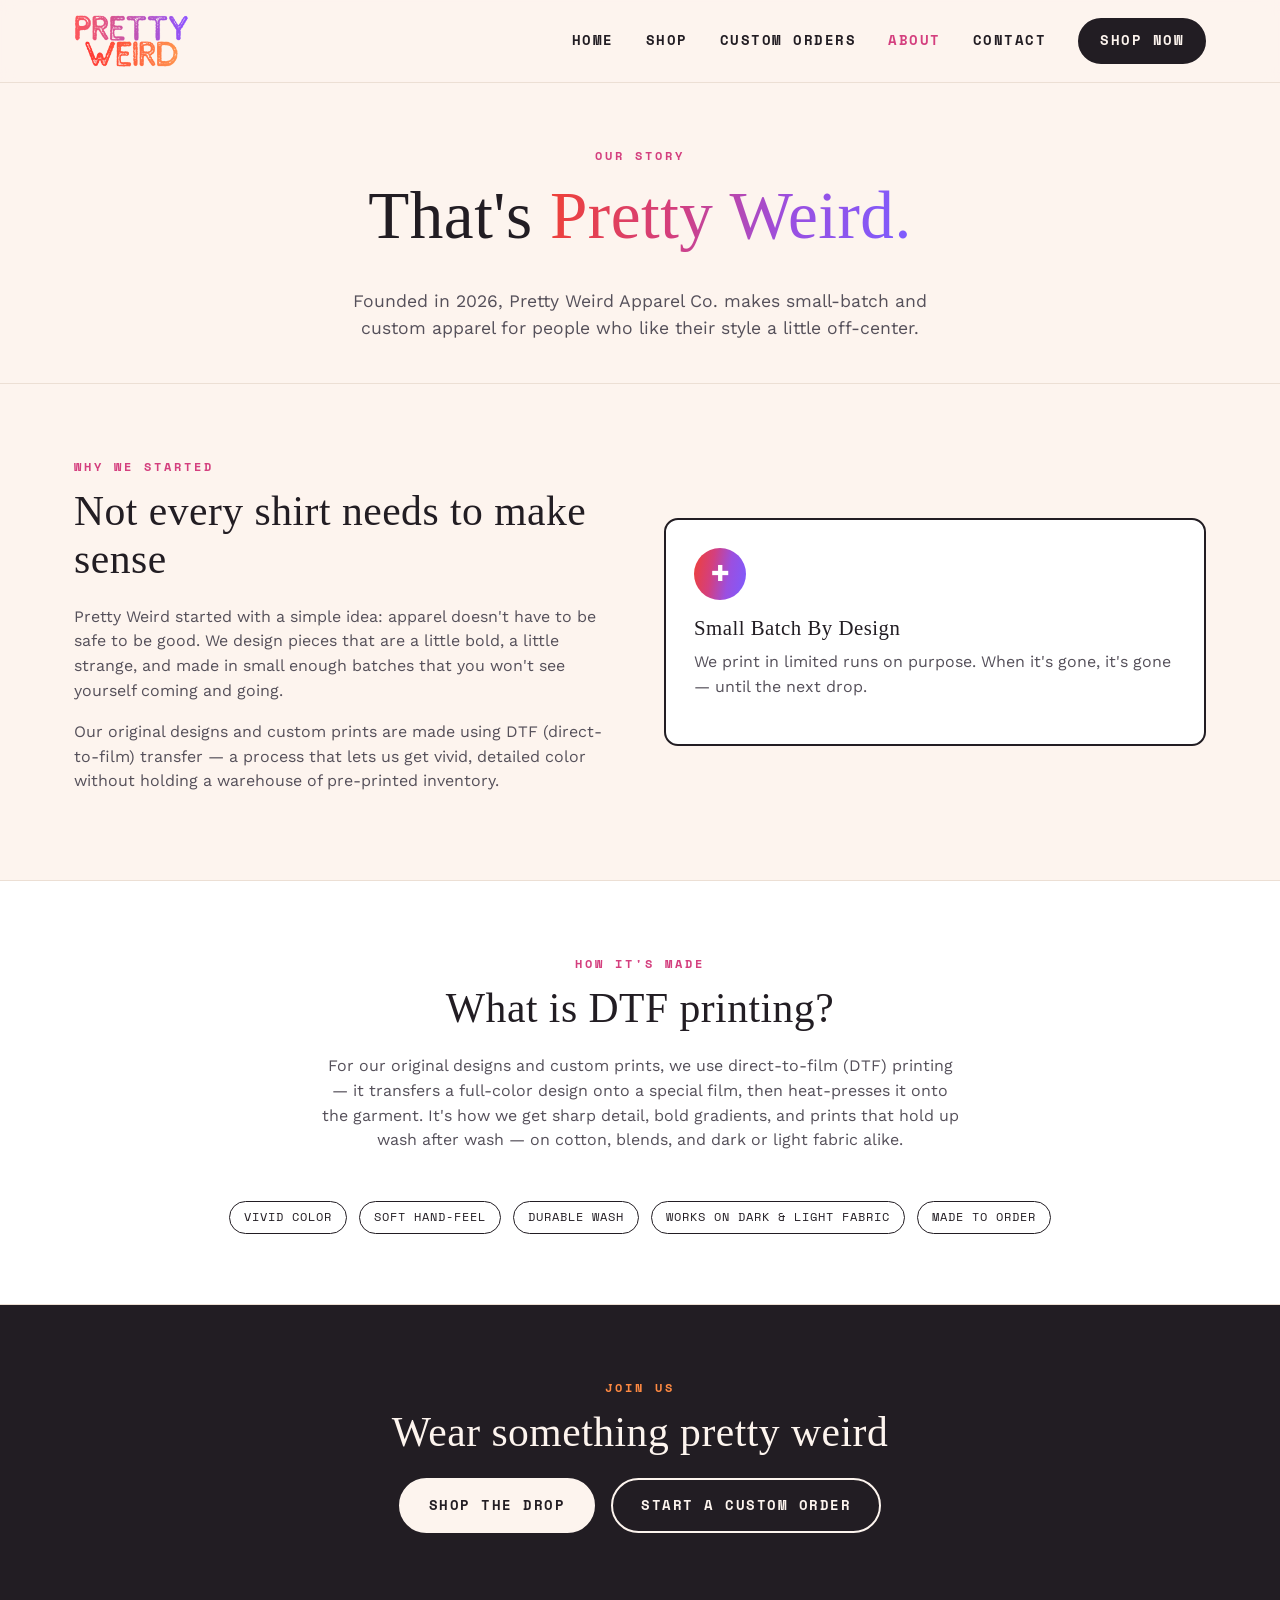
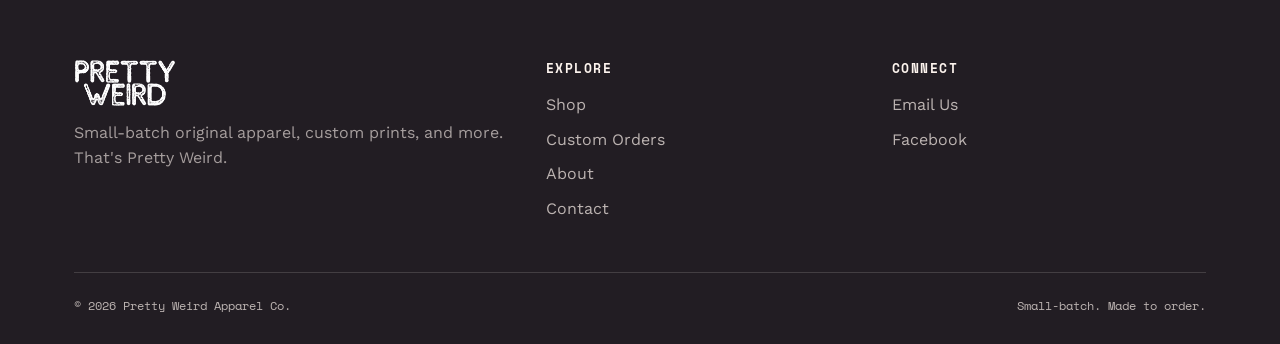
==== commit 4575b4ec: "Remove all forms, route shop/custom-order buttons to Shopify, switch email to Gmail popout - Delete " ====
--- a/about.html
+++ b/about.html
@@ -115,7 +115,7 @@
       <div>
         <h4>Connect</h4>
         <ul>
-          <li><a data-mailto data-subject="Hey Pretty Weird!" href="#">EMAIL_PLACEHOLDER</a></li>
+          <li><a data-email-link data-subject="Hey Pretty Weird!" href="#" target="_blank" rel="noopener">Email Us</a></li>
           <li><a data-facebook href="#" target="_blank" rel="noopener">Facebook</a></li>
           <li><a data-instagram href="#" target="_blank" rel="noopener">Instagram</a></li>
           <li><a data-tiktok href="#" target="_blank" rel="noopener">TikTok</a></li>
--- a/css/style.css
+++ b/css/style.css
@@ -365,54 +365,6 @@
 .cta-band .btn-outline { border-color: var(--pw-cream); color: var(--pw-cream); }
 .cta-band .btn-outline:hover { box-shadow: 4px 4px 0 var(--pw-orange); }
 
-/* ---------- form ---------- */
-.form-card {
-  background: var(--pw-white);
-  border: 2px solid var(--pw-ink);
-  border-radius: var(--radius);
-  padding: 36px;
-  max-width: 640px;
-  margin: 0 auto;
-}
-
-label {
-  display: block;
-  font-family: var(--font-mono);
-  font-size: 0.78rem;
-  text-transform: uppercase;
-  letter-spacing: 1px;
-  font-weight: 700;
-  margin-bottom: 6px;
-  margin-top: 20px;
-}
-
-label:first-child { margin-top: 0; }
-
-input, textarea, select {
-  width: 100%;
-  font-family: var(--font-body);
-  font-size: 1rem;
-  padding: 12px 14px;
-  border: 2px solid var(--pw-line);
-  border-radius: 8px;
-  background: var(--pw-cream);
-  color: var(--pw-ink);
-}
-
-input:focus, textarea:focus, select:focus {
-  outline: none;
-  border-color: var(--pw-purple);
-}
-
-textarea { resize: vertical; min-height: 120px; }
-
-.form-note {
-  font-family: var(--font-mono);
-  font-size: 0.78rem;
-  color: var(--pw-ink-soft);
-  margin-top: 20px;
-}
-
 /* ---------- footer ---------- */
 .site-footer {
   background: var(--pw-ink);
